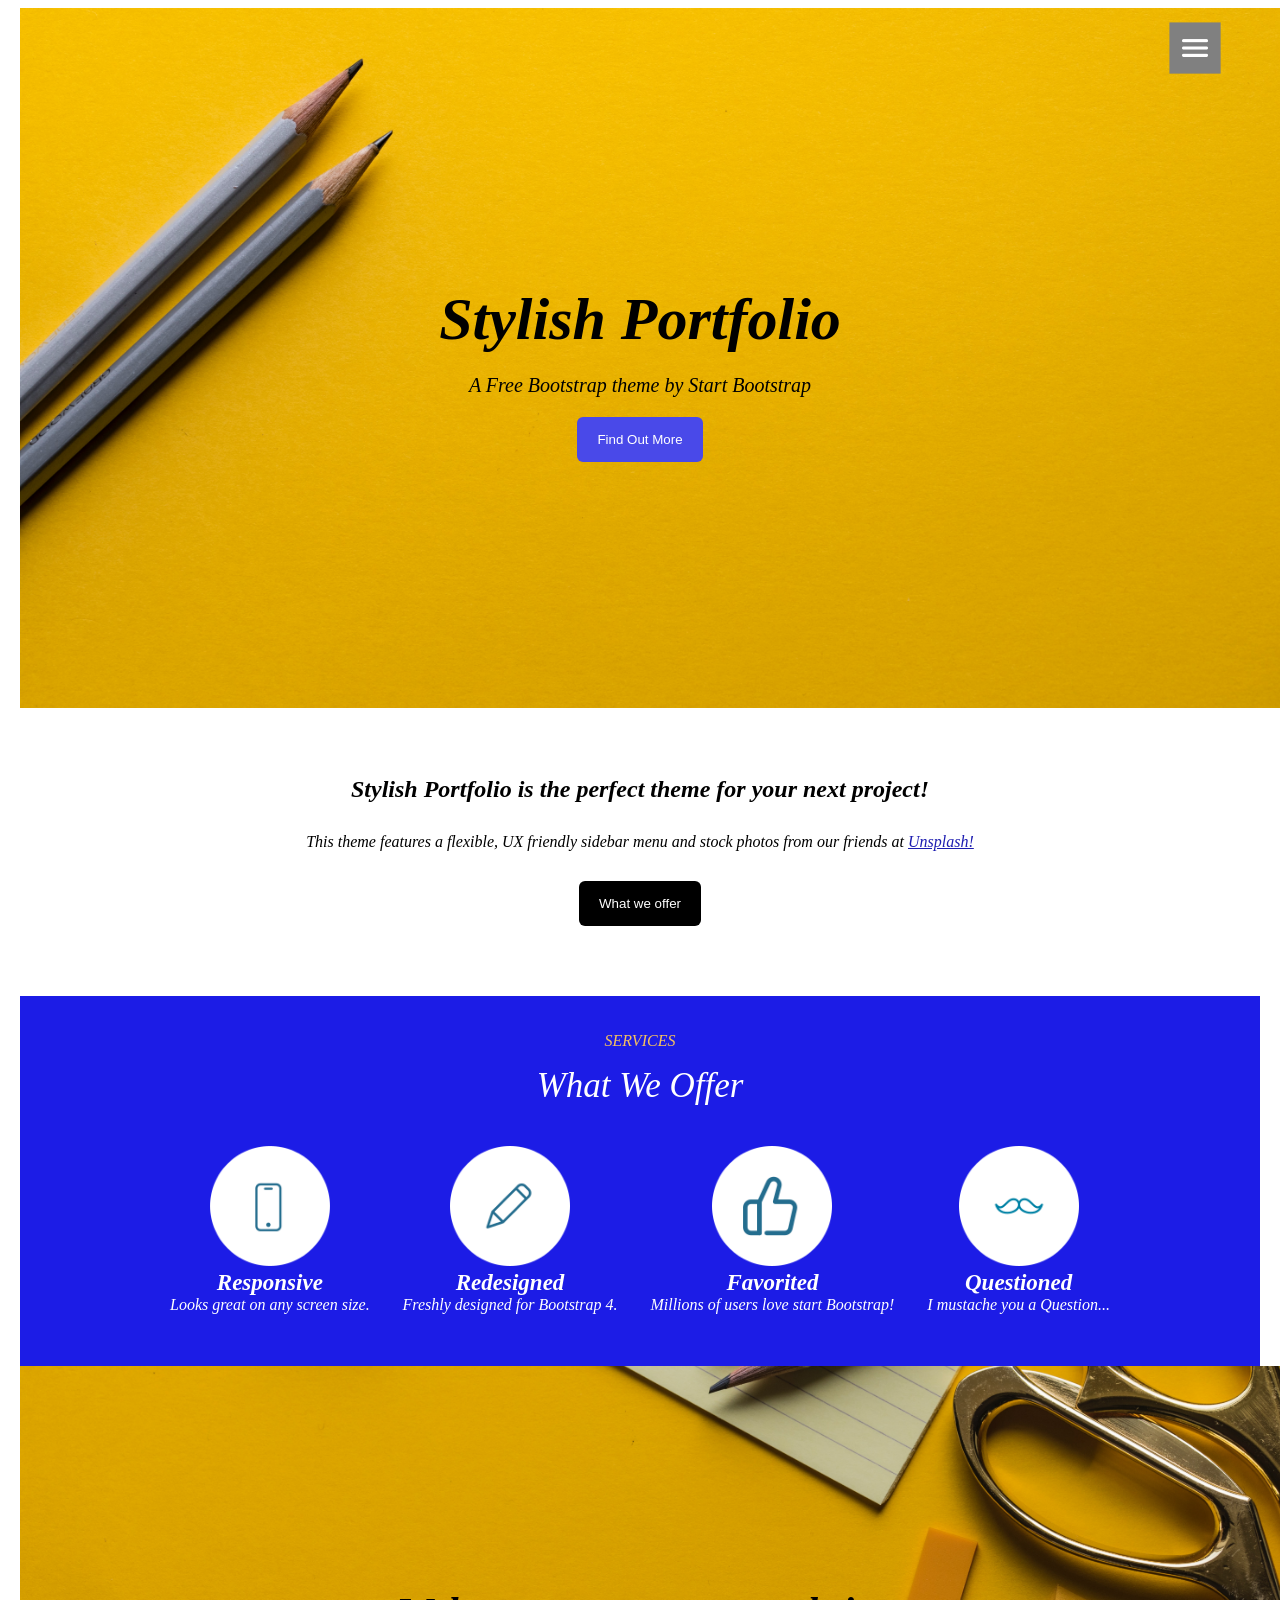
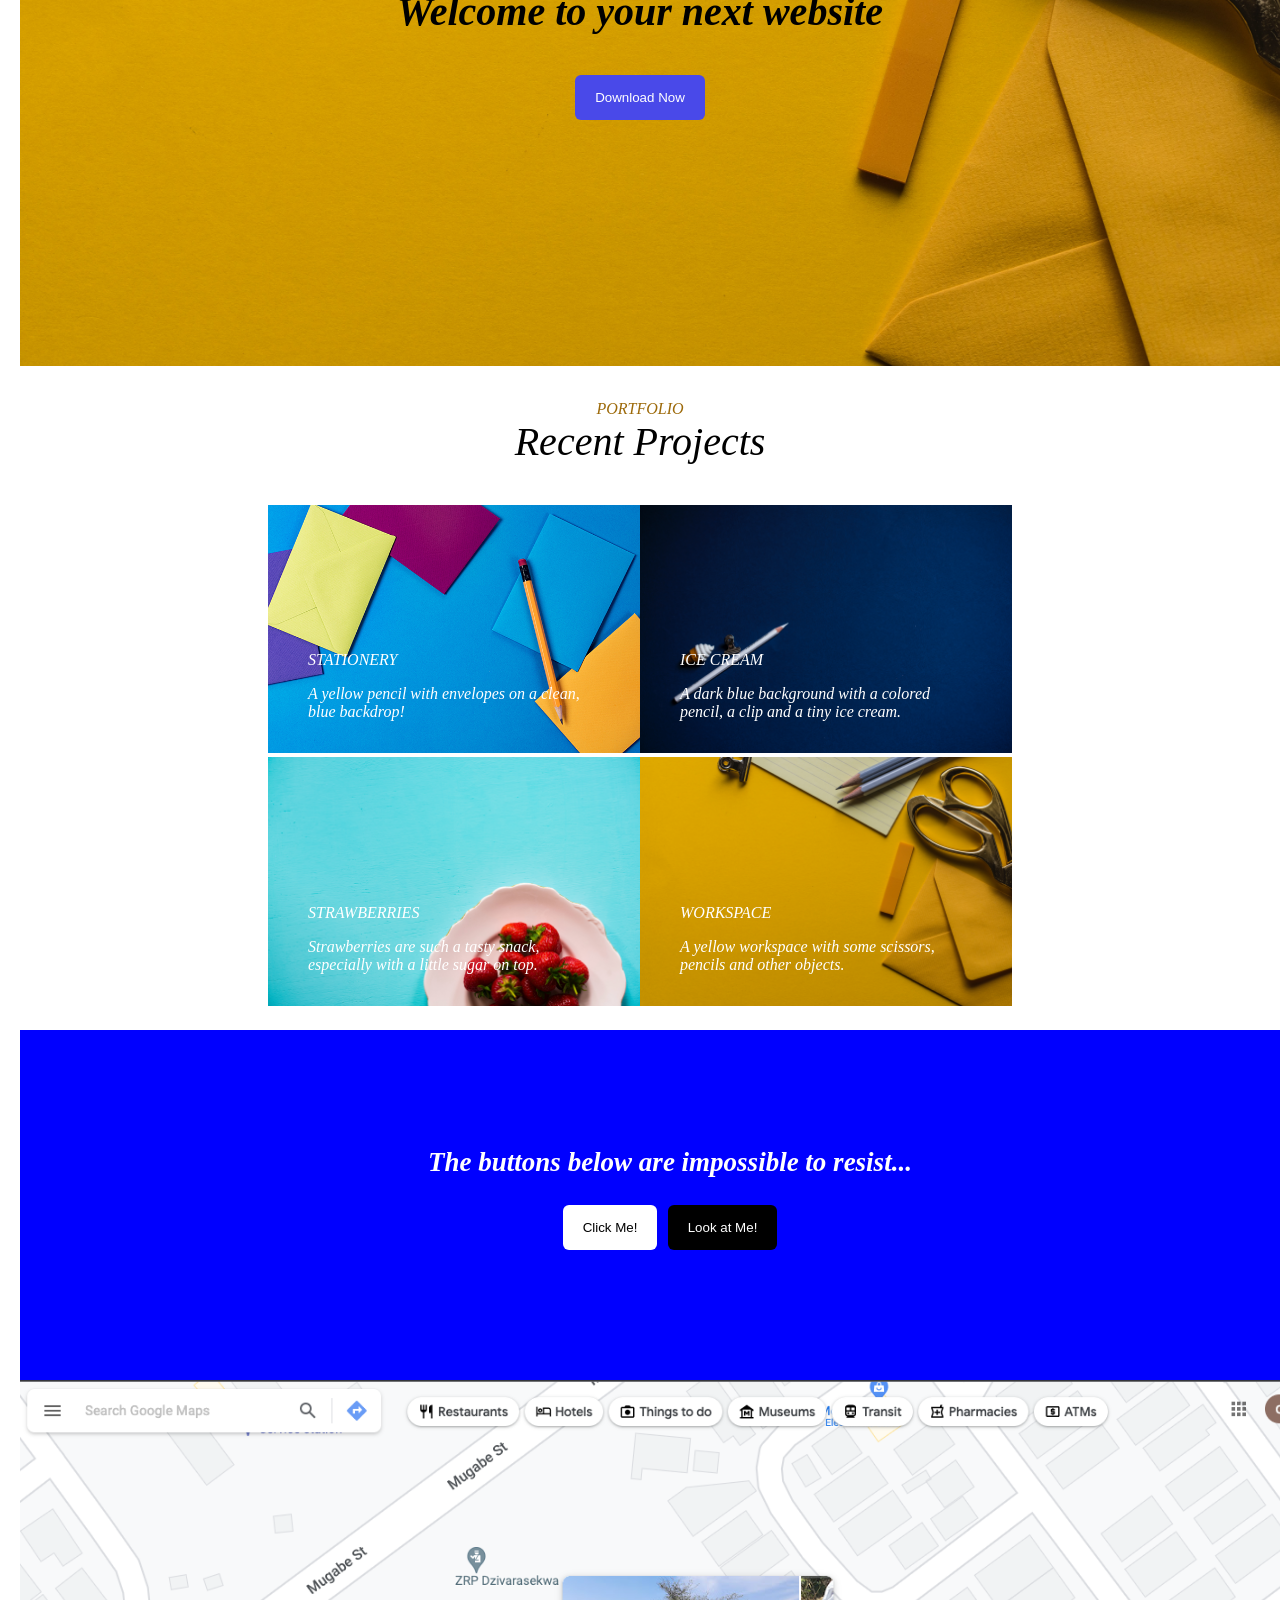
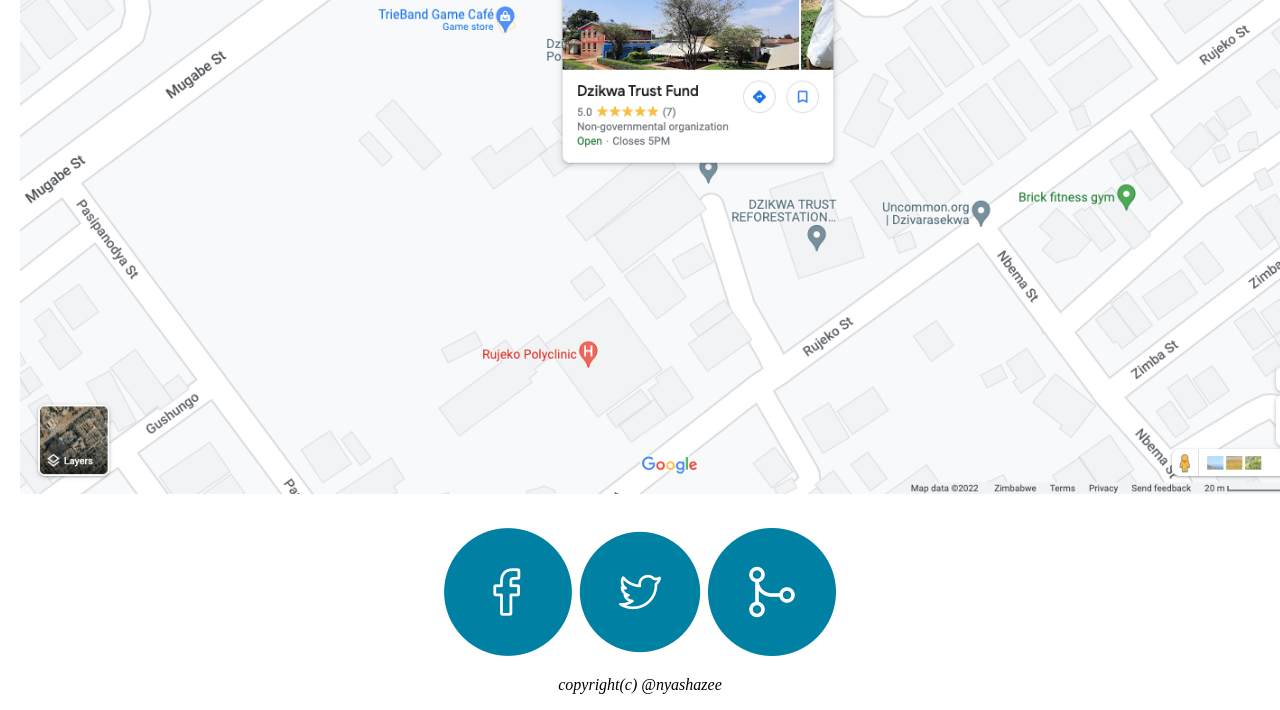
==== portfolio.html @ 8e80c13e "Bootstrap" ====
<!DOCTYPE html>
<html lang="en">
<head>
    <meta charset="UTF-8">
    <meta name="viewport" content="width=device-width, initial-scale=1.0">
    <title>Portfolio - Nyasha Zimbudzana</title>
    <link rel="stylesheet" href="styles/first-section.css">
    <link rel="stylesheet" href="styles/second-section.css">
    <link rel="stylesheet" href="styles/third-section.css">
    <link rel="stylesheet" href="styles/fourth-section.css">
    <link rel="stylesheet" href="styles/fifth-section.css">
    <link rel="stylesheet" href="styles/sixth-section.css">
    <link rel="stylesheet" href="styles/seventh-section.css">
    <link rel="stylesheet" href="styles/footer.css">
</head>
<body>
    <div class="first-section">
        <img class="image1" src="images/image1.jpg">
        <div class="position">
            <div class="display">
                <h1 class="heading1">Stylish Portfolio</h1> 
                <p class="paragraph1">A Free Bootstrap theme by Start Bootstrap</p>
                <button class="button1">Find Out More</button>
            </div>
        </div>
        <div class="menu">
            <img class="menu-icon" src="icons/menu.png">
        </div>
    </div>

    <div class="second-section">
        <p class="paragraph2">Stylish Portfolio is the perfect theme for your next project!</p>
        <p class="paragraph3">This theme features a flexible, UX friendly sidebar menu and stock photos from our friends at <em class="first-em">Unsplash!</em></p>
        <button class="button2">What we offer</button>
    </div>
    
    <div class="third-section-div">
        <div class="third-section">
        <div class="position2">
            <div class="display2">
                <p class="title">SERVICES</p>
                <p class="sec-title">What We Offer</p>
            </div>
        </div>
        <div class="position3">
            <div class="display3">
                <div class="my-div">
                    <img class="icon" src="icons/iphone.png">
                    <p class="titles">Responsive</p>
                    <p class="last-line">Looks great on any screen size.</p>
                </div>
                <div class="my-div">
                    <img class="icon" src="icons/pen.png">
                    <p class="titles">Redesigned</p>
                    <p class="last-line">Freshly designed for Bootstrap 4.</p>
                </div>
                <div class="my-div">
                    <img class="icon" src="icons/like.png">
                    <p class="titles">Favorited</p>
                    <p class="last-line">Millions of users love start Bootstrap!</p>
                </div>
                <div class="my-div">
                    <img class="icon" src="icons/mustache.png">
                    <p class="titles">Questioned</p>
                    <p class="last-line">I mustache you a Question...</p>
                </div>  
            </div>
        </div>
    </div>
    </div>

    <div class="fourth-section">
        <img class="image2" src="images/envelope.jpg">
        <div class="position-fourth">
            <div class="paragraph-div">
                <p class="target">Welcome to your next website</p>
            </div>
            <button class="download-button">Download Now</button>
        </div>
    </div>

    <div class="fifth-section">
        <div>
            <p class="portfolio-p">PORTFOLIO</p>
            <P class="projects-p">Recent Projects</P>
        </div>
        <div class="project-div">
            <div class="project">
                <img class="project-image" src="images/many-envs.jpg">
                <div class="project-info">
                    <p>STATIONERY</p>
                    <p>A yellow pencil with envelopes on a clean, blue backdrop!</p>
                </div>
            </div>
            <div class="project">
                <img class="project-image" src="images/little-ice.jpg">
                <div class="project-info">
                    <p>ICE CREAM</p>
                    <p>A dark blue background with a colored pencil, a clip and a tiny ice cream.</p>
                </div>
            </div>
            <div class="project">
                <img class="project-image" src="images/strawberries.jpg">
                <div class="project-info">
                    <p>STRAWBERRIES</p>
                    <p>Strawberries are such a tasty snack, especially with a little sugar on top.</p>
                </div>
            </div>
            <div class="project">
                <img class="project-image" src="images/envelope.jpg">
                <div class="project-info">
                    <p>WORKSPACE</p>
                    <p>A yellow workspace with some scissors, pencils and other objects.</p>
                </div>
            </div>
        </div>
    </div>

    <div class="sixth-section">
        <div class="buttons-position">
            <p class="buttons-title">The buttons below are impossible to resist...</p>
            <div class="buttons-display">
                <button class="click-button">Click Me!</button>
                <button class="look-button">Look at Me!</button>
            </div>
        </div>
    </div>

    <div class="seventh-section">
        <img class="last-image" src="images/dzikwa-map.png">
    </div>

    <div class="footer">
            <img src="icons/facebook (2).png">
            <img src="icons/twitter (2).png">
            <img src="icons/merge.png">
            <p>copyright(c) @nyashazee</p>
    </div>
</body>
</html>
---- styles/first-section.css ----
.image1 {
    width: 1300px;
    height: 700px;
    object-fit: cover;
}

body {
    font-style: italic;
    text-align: center;
    margin-left: 20px;
    margin-right: 20px;
}

.first-section {
    position: relative;
}

.position {
    position: absolute;
    bottom: 250px;
    width: 100%;
}

.display {
    display: flex;
    flex-direction: column;
    align-items: center;
}

.heading1 {
    font-size: 60px;
    margin: 0;
}

.paragraph1 {
    font-size: 20px;
}

.button1 {
    background-color: rgb(73, 73, 233);
    color: white;
    padding: 15px 20px;
    border: none;
    border-radius: 6px;
    transition: all 0.5s;
}

.menu {
    position: absolute;
    top: 5px;
    right: 30px;
}

.menu-icon {
    width: 70px;
}

.button1:hover {
    transform: scale(1.2);
}
---- styles/second-section.css ----
.second-section {
    display: flex;
    flex-direction: column;
    align-items: center;
    margin-top: 40px;
    margin-bottom: 70px;
}

.paragraph2 {
    font-size: 24px;
    font-weight: bold;
    margin-bottom: 0;
}

.paragraph3 {
    margin-top: 30px;
    margin-bottom: 30px;
}

.button2 {
    background-color: black;
    color: white;
    padding-left: 20px;
    padding-right: 20px;
    padding-top: 15px;
    padding-bottom: 15px;
    border: none;
    border-radius: 6px;
    transition: all 0.5s;
}

.button2:hover {
    transform: scale(1.2);
}

.first-em {
    text-decoration: underline;
    color: rgb(29, 29, 177);
}
---- styles/third-section.css ----
.third-section {
    background-color: rgb(28, 28, 230);
    color: white;
    height: 370px;
    width: 1300px;
    position: relative;
}

.third-section-div {
    display: flex;
    flex: 1;
}

.position2 {
    position: absolute;
    top: 20px;
    width: 100%;
}

.display2 {
    display: flex;
    flex-direction: column;
    align-items: center;  
}

.title {
    color: rgb(245, 193, 96);
}

.sec-title {
    font-size: 35px;
    margin: 0;
}

.position3 {
    position: absolute;
    width: 100%;
}

.display3 {
    display: flex;
    flex-direction: row;
    justify-content: space-between;
    padding-left: 150px;
    padding-right: 150px;
    padding-top: 150px;
}

.icon {
    width: 120px;
}

.titles {
    font-size: 23px;
    font-weight: bold;
    margin-top: 0;
    margin-bottom: 0;
}

.last-line {
    margin-top: 0;
    margin-bottom: 70px;
}
---- styles/fourth-section.css ----
.fourth-section {
    position: relative;
}

.image2 {
    width: 1300px;
    height: 600px;
    object-fit: cover;
}

.position-fourth {
    position: absolute;
    bottom: 250px;
    width: 100%;
}

.paragraph-div {
    font-size: 40px;
    font-weight: bold;
}

.download-button {
    background-color: rgb(73, 73, 233);
    color: white;
    padding-left: 20px;
    padding-right: 20px;
    padding-top: 15px;
    padding-bottom: 15px;
    border: none;
    border-radius: 6px;
    transition: all 0.5s;
}

.download-button:hover {
    transform: scale(1.2);
}
---- styles/fifth-section.css ----
.fifth-section {
    margin-top: 30px;
    display: flex;
    flex-direction: column;
    align-items: center;
}

.portfolio-p {
    color: rgb(156, 105, 9);
    margin: 0;
}

.projects-p {
    font-size: 40px;
    margin: 0;
}

.project-div {
    width: 60%;
    color: white;
    display: grid;
    grid-template-columns: 1fr 1fr;
    margin-top: 40px;
}

.project {
    position: relative;
}

.project-image {
    width: 100%;
}

.project-info {
    position: absolute;
    left: 40px;
    right: 40px;
    bottom: 20px;
    text-align: start;
    font-size: 16px;
}
---- styles/sixth-section.css ----
.sixth-section {
    background-color: blue;
    width: 1300px;
    height: 350px;
    margin-top: 20px;
    position: relative;
}

.buttons-position {
    position: absolute;
    width: 100%;
    top: 90px;
}

.buttons-title {
    color: white;
    font-size: 27px;
    font-weight: bold;
}

.buttons-display {
    font-size: 13px;
    display: inline-block;
}

.click-button {
    background-color: white;
    color: black;
    padding-left: 20px;
    padding-right: 20px;
    padding-top: 15px;
    padding-bottom: 15px;
    border: none;
    border-radius: 6px;
    margin-right: 7px;
    transition: all 0.5s;
}

.click-button:hover {
    transform: scale(1.2);
}

.look-button {
    background-color: black;
    color: white;
    padding-left: 20px;
    padding-right: 20px;
    padding-top: 15px;
    padding-bottom: 15px;
    border: none;
    border-radius: 6px;
    transition: all 0.5s;
}

.look-button:hover {
    transform: scale(1.2);
}
---- styles/seventh-section.css ----
.last-image {
    width: 1300px;
}
---- styles/footer.css ----
.footer {
    margin-top: 30px;
}
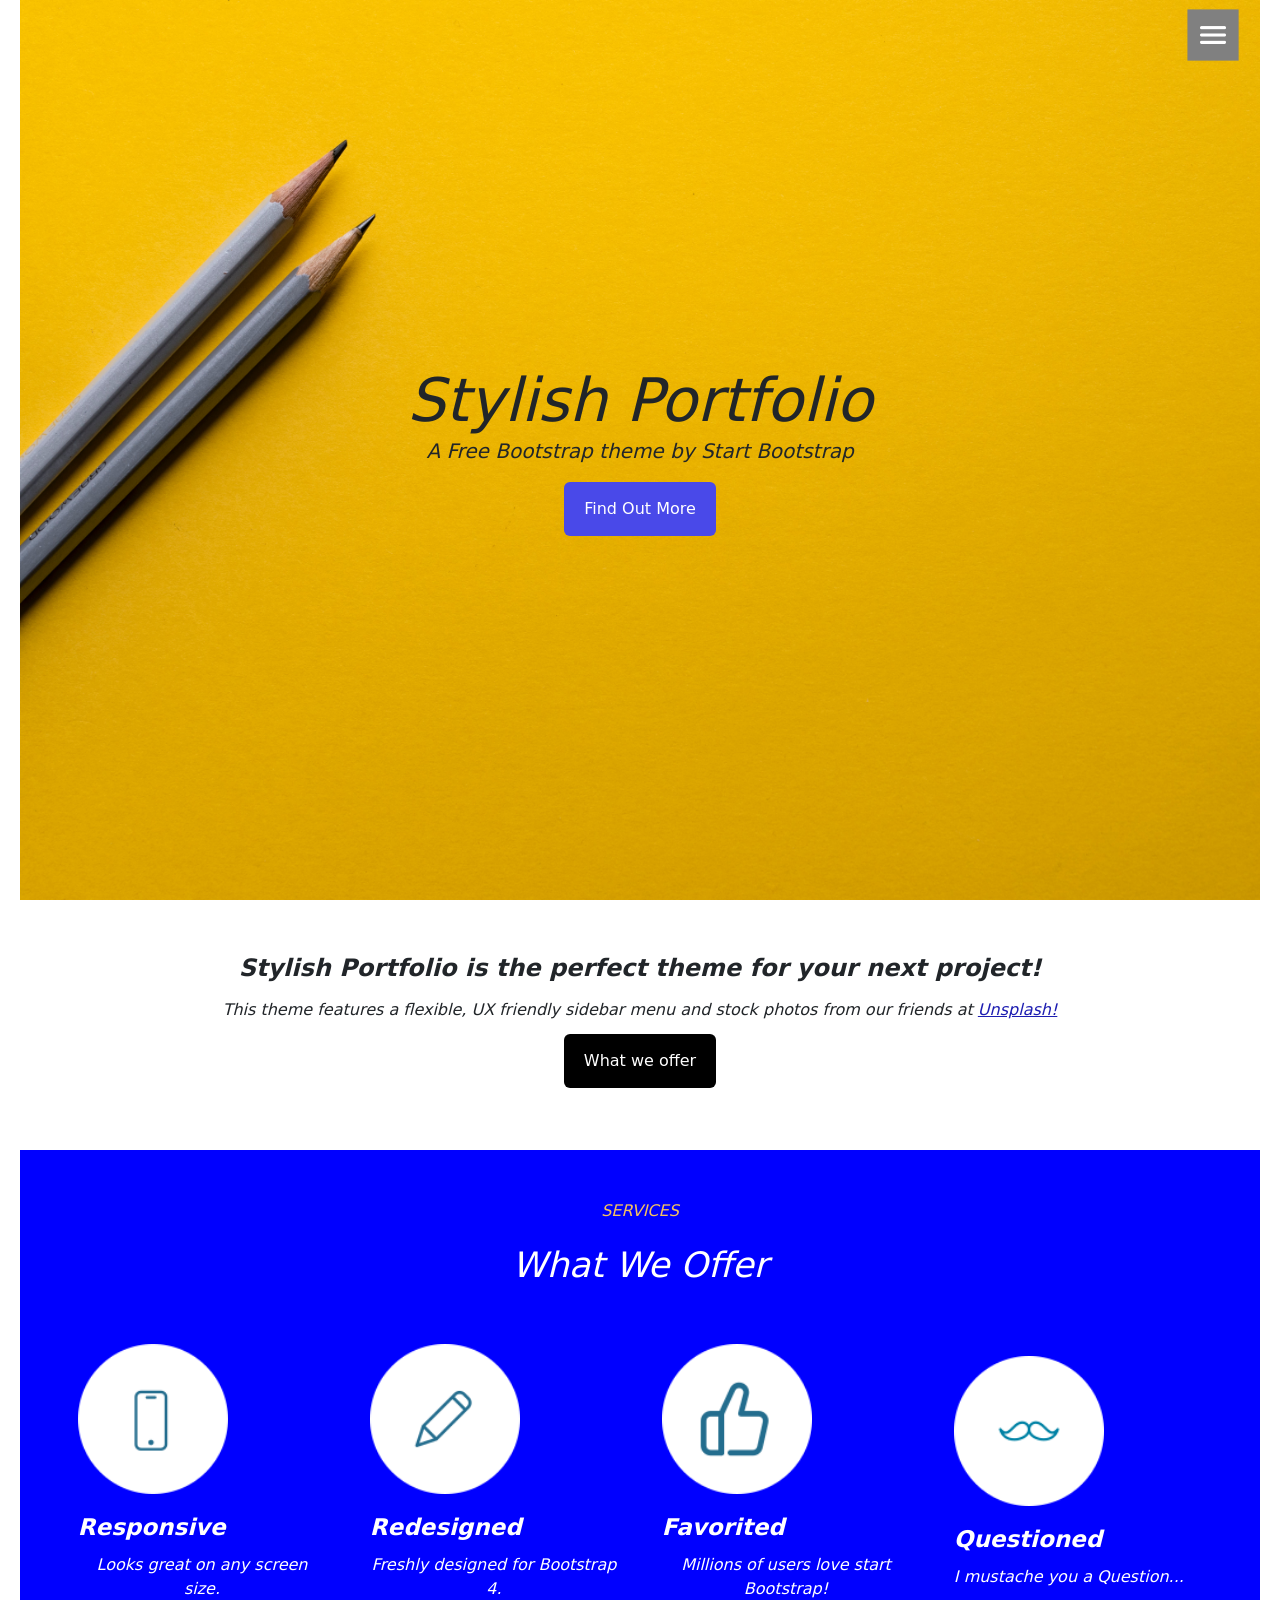
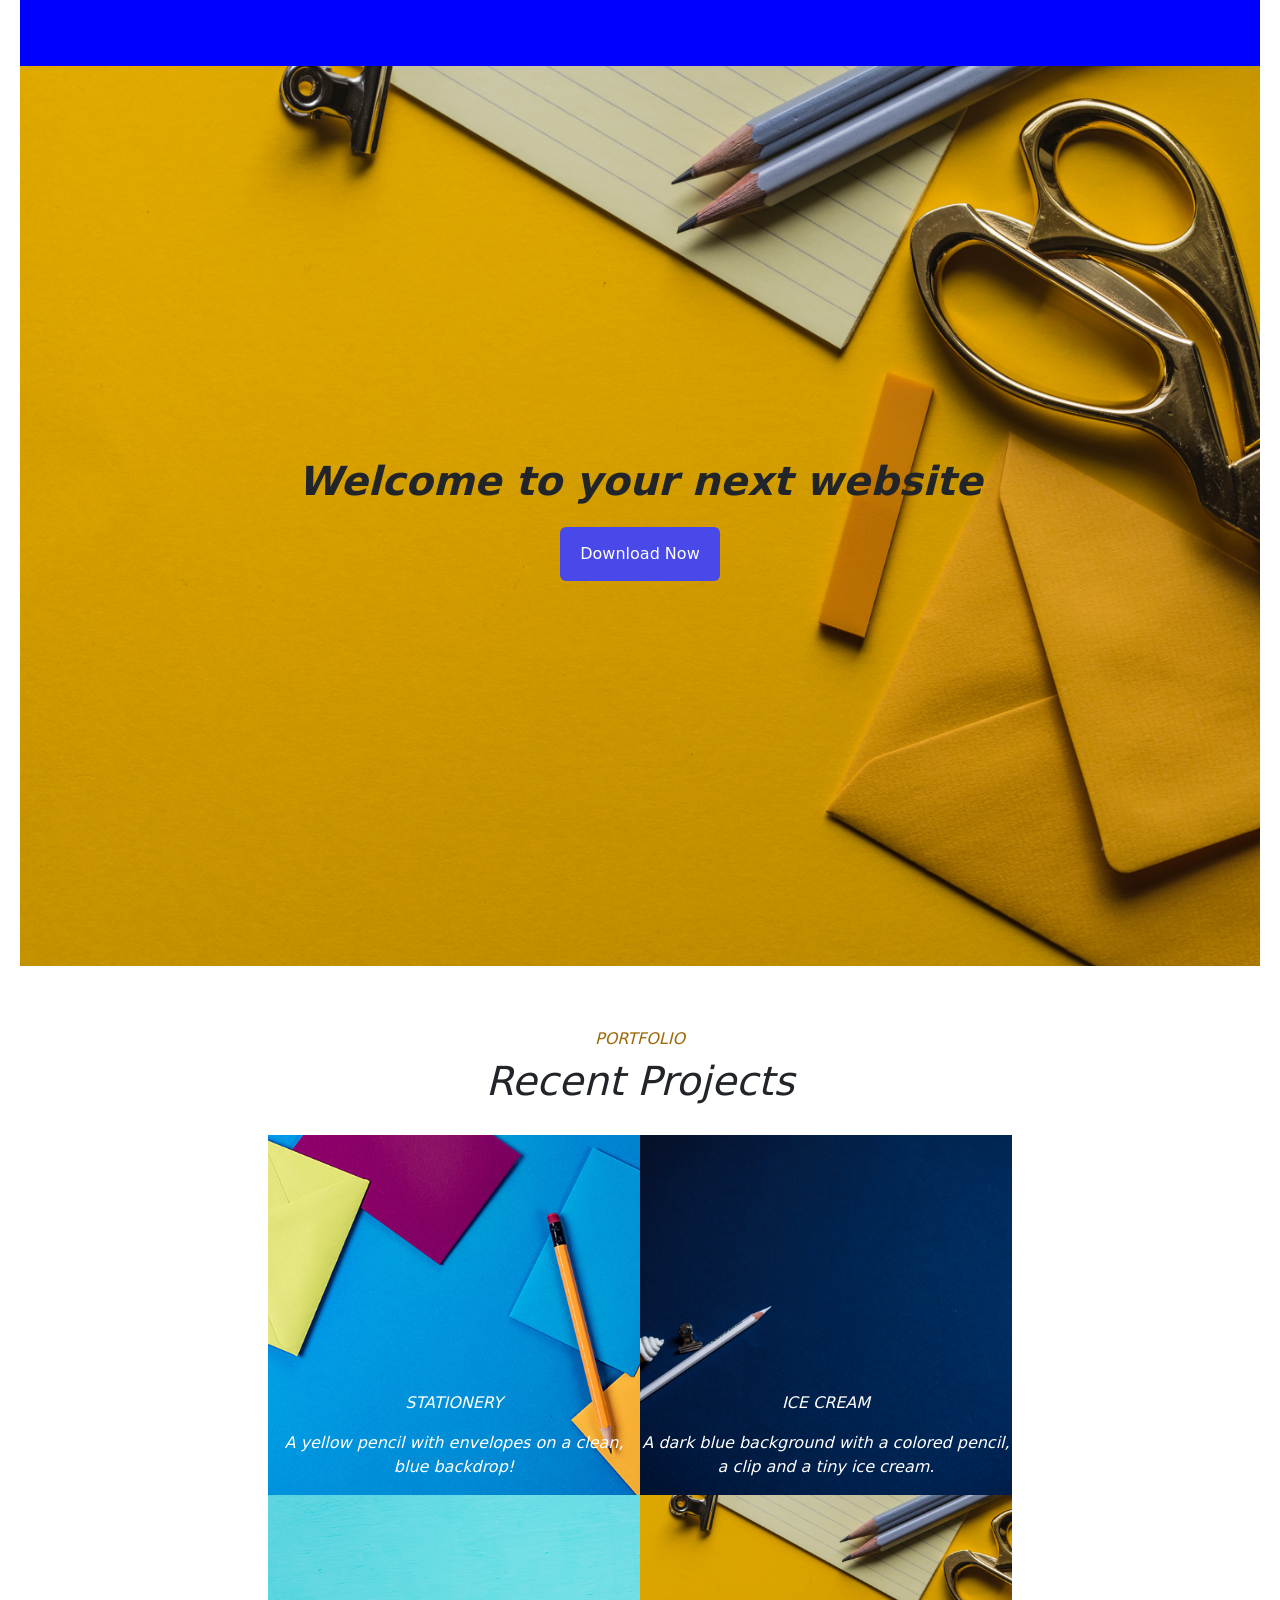
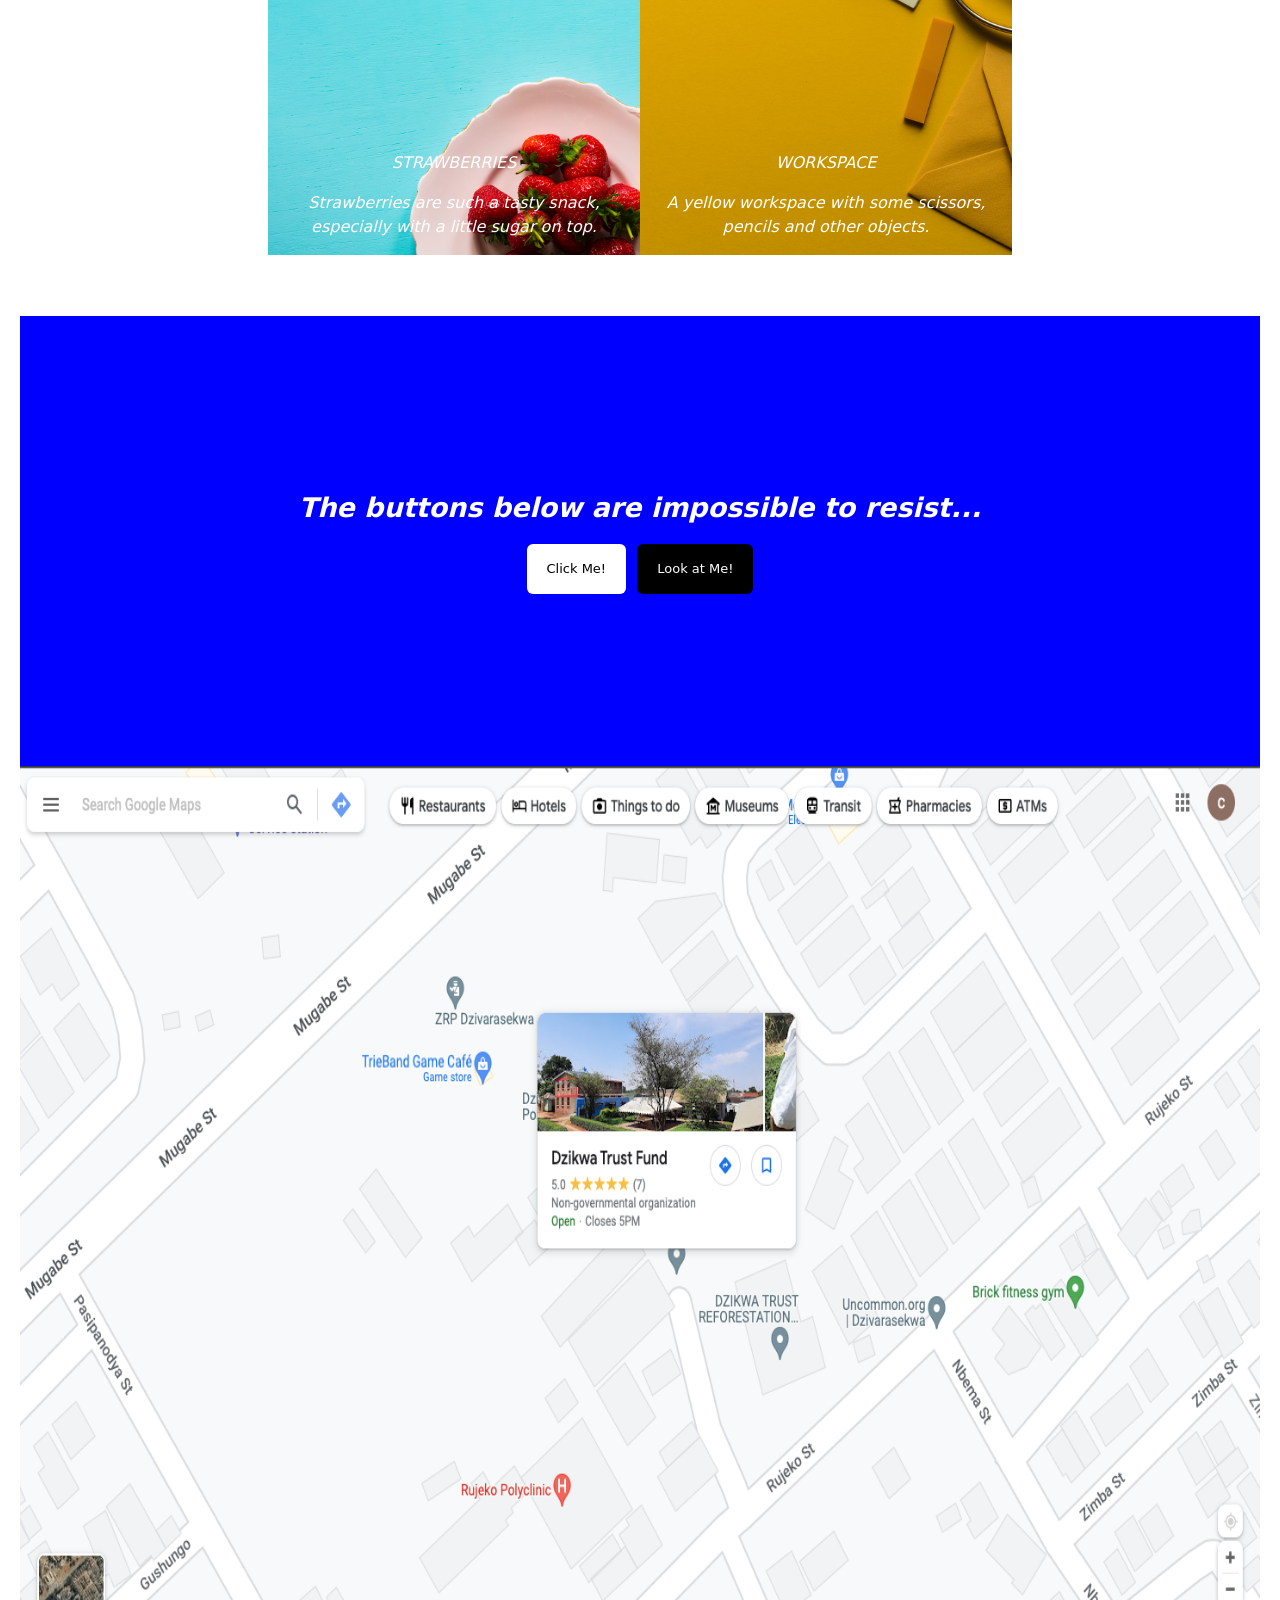
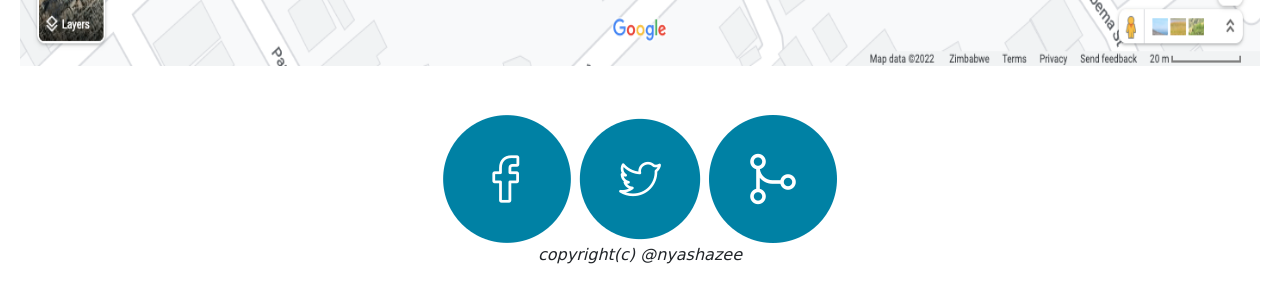
==== commit 7fbab7b1: "Initial commit with portfolio HTML and assets" ====
--- a/portfolio.html
+++ b/portfolio.html
@@ -4,6 +4,7 @@
     <meta charset="UTF-8">
     <meta name="viewport" content="width=device-width, initial-scale=1.0">
     <title>Portfolio - Nyasha Zimbudzana</title>
+    <link rel="stylesheet" href="bootstrap-5.3.6-dist/css/bootstrap.min.css">
     <link rel="stylesheet" href="styles/first-section.css">
     <link rel="stylesheet" href="styles/second-section.css">
     <link rel="stylesheet" href="styles/third-section.css">
@@ -12,20 +13,21 @@
     <link rel="stylesheet" href="styles/sixth-section.css">
     <link rel="stylesheet" href="styles/seventh-section.css">
     <link rel="stylesheet" href="styles/footer.css">
+    <link rel="stylesheet" href="styles/styles.css">
 </head>
 <body>
     <div class="first-section">
-        <img class="image1" src="images/image1.jpg">
         <div class="position">
-            <div class="display">
-                <h1 class="heading1">Stylish Portfolio</h1> 
-                <p class="paragraph1">A Free Bootstrap theme by Start Bootstrap</p>
-                <button class="button1">Find Out More</button>
-            </div>
+            <img class="myimage" src="images/image1.jpg">
+        </div>
+        <div class="display">
+            <h1 class="heading1">Stylish Portfolio</h1> 
+            <p class="paragraph1">A Free Bootstrap theme by Start Bootstrap</p>
+            <button class="button1">Find Out More</button>
         </div>
         <div class="menu">
-            <img class="menu-icon" src="icons/menu.png">
-        </div>
+                <img class="menu-icon" src="icons/menu.png">
+            </div>
     </div>
 
     <div class="second-section">
@@ -33,42 +35,36 @@
         <p class="paragraph3">This theme features a flexible, UX friendly sidebar menu and stock photos from our friends at <em class="first-em">Unsplash!</em></p>
         <button class="button2">What we offer</button>
     </div>
-    
-    <div class="third-section-div">
-        <div class="third-section">
-        <div class="position2">
-            <div class="display2">
-                <p class="title">SERVICES</p>
-                <p class="sec-title">What We Offer</p>
+
+    <div class="third-section">
+        <div class="third-section-div">
+            <p class="title">SERVICES</p>
+            <p class="sec-title">What We Offer</p>
+        </div>
+        <div class="third-section-div2">
+            <div class="my-div">
+                <img class="icon" src="icons/iphone.png">
+                <p class="titles">Responsive</p>
+                <p class="last-line">Looks great on any screen size.</p>
             </div>
-        </div>
-        <div class="position3">
-            <div class="display3">
-                <div class="my-div">
-                    <img class="icon" src="icons/iphone.png">
-                    <p class="titles">Responsive</p>
-                    <p class="last-line">Looks great on any screen size.</p>
-                </div>
-                <div class="my-div">
-                    <img class="icon" src="icons/pen.png">
-                    <p class="titles">Redesigned</p>
-                    <p class="last-line">Freshly designed for Bootstrap 4.</p>
-                </div>
-                <div class="my-div">
-                    <img class="icon" src="icons/like.png">
-                    <p class="titles">Favorited</p>
-                    <p class="last-line">Millions of users love start Bootstrap!</p>
-                </div>
-                <div class="my-div">
-                    <img class="icon" src="icons/mustache.png">
-                    <p class="titles">Questioned</p>
-                    <p class="last-line">I mustache you a Question...</p>
-                </div>  
+            <div class="my-div">
+                <img class="icon" src="icons/pen.png">
+                <p class="titles">Redesigned</p>
+                <p class="last-line">Freshly designed for Bootstrap 4.</p>
+            </div>
+            <div class="my-div">
+                <img class="icon" src="icons/like.png">
+                <p class="titles">Favorited</p>
+                <p class="last-line">Millions of users love start Bootstrap!</p>
+            </div>
+            <div class="my-div">
+                <img class="icon" src="icons/mustache.png">
+                <p class="titles">Questioned</p>
+                <p class="last-line">I mustache you a Question...</p>
             </div>
         </div>
     </div>
-    </div>
-
+    
     <div class="fourth-section">
         <img class="image2" src="images/envelope.jpg">
         <div class="position-fourth">
@@ -85,29 +81,25 @@
             <P class="projects-p">Recent Projects</P>
         </div>
         <div class="project-div">
-            <div class="project">
-                <img class="project-image" src="images/many-envs.jpg">
+            <div class="project1">
                 <div class="project-info">
                     <p>STATIONERY</p>
                     <p>A yellow pencil with envelopes on a clean, blue backdrop!</p>
                 </div>
             </div>
-            <div class="project">
-                <img class="project-image" src="images/little-ice.jpg">
+            <div class="project2">
                 <div class="project-info">
                     <p>ICE CREAM</p>
                     <p>A dark blue background with a colored pencil, a clip and a tiny ice cream.</p>
                 </div>
             </div>
-            <div class="project">
-                <img class="project-image" src="images/strawberries.jpg">
+            <div class="project3">
                 <div class="project-info">
                     <p>STRAWBERRIES</p>
                     <p>Strawberries are such a tasty snack, especially with a little sugar on top.</p>
                 </div>
             </div>
-            <div class="project">
-                <img class="project-image" src="images/envelope.jpg">
+            <div class="project4">
                 <div class="project-info">
                     <p>WORKSPACE</p>
                     <p>A yellow workspace with some scissors, pencils and other objects.</p>
@@ -126,7 +118,7 @@
         </div>
     </div>
 
-    <div class="seventh-section">
+    <div>
         <img class="last-image" src="images/dzikwa-map.png">
     </div>
 
@@ -137,4 +129,4 @@
             <p>copyright(c) @nyashazee</p>
     </div>
 </body>
-</html>+</html>
--- a/styles/first-section.css
+++ b/styles/first-section.css
@@ -1,30 +1,20 @@
-.image1 {
-    width: 1300px;
-    height: 700px;
-    object-fit: cover;
-}
-
-body {
-    font-style: italic;
-    text-align: center;
-    margin-left: 20px;
-    margin-right: 20px;
-}
-
 .first-section {
-    position: relative;
+    height: 100vh; 
+    width: 100%;
+    display: flex;
+    justify-content: center;
+    align-items: center;
 }
 
 .position {
-    position: absolute;
-    bottom: 250px;
+    position: relative;
     width: 100%;
+    height: 100vh;
 }
 
-.display {
-    display: flex;
-    flex-direction: column;
-    align-items: center;
+.myimage {
+    width: 100%;
+    height: 100vh;
 }
 
 .heading1 {
@@ -45,16 +35,30 @@
     transition: all 0.5s;
 }
 
-.menu {
-    position: absolute;
-    top: 5px;
-    right: 30px;
-}
-
 .menu-icon {
     width: 70px;
 }
 
 .button1:hover {
     transform: scale(1.2);
-}+}
+
+.display {
+    position: absolute;
+    display: flex;
+    flex-direction: column;
+    justify-content: center;
+    align-items: center;
+    width: 100%;
+    height: 100vh;
+}
+
+
+.menu {
+    position: absolute;
+    height: 100vh;
+    width: 95%;
+    display: flex;
+    justify-content: end;
+    align-items: start;
+}
--- a/styles/second-section.css
+++ b/styles/second-section.css
@@ -1,9 +1,10 @@
 .second-section {
     display: flex;
     flex-direction: column;
+    justify-content: center;
     align-items: center;
-    margin-top: 40px;
-    margin-bottom: 70px;
+    margin-top: 4%;
+    margin-bottom: 5%;
 }
 
 .paragraph2 {
@@ -13,17 +14,14 @@
 }
 
 .paragraph3 {
-    margin-top: 30px;
-    margin-bottom: 30px;
+    margin-top: 1%;
+    margin-bottom: 1%;
 }
 
 .button2 {
     background-color: black;
     color: white;
-    padding-left: 20px;
-    padding-right: 20px;
-    padding-top: 15px;
-    padding-bottom: 15px;
+    padding: 15px 20px;
     border: none;
     border-radius: 6px;
     transition: all 0.5s;
--- a/styles/third-section.css
+++ b/styles/third-section.css
@@ -1,30 +1,31 @@
 .third-section {
-    background-color: rgb(28, 28, 230);
+    width: 100%;
+    background-color: blue;
     color: white;
-    height: 370px;
-    width: 1300px;
-    position: relative;
+    display: flex;
+    flex-direction: column;
+    justify-content: center;
+    align-items: center;
+    padding: 2% 1rem; 
+    box-sizing: border-box;
 }
 
 .third-section-div {
     display: flex;
-    flex: 1;
-}
-
-.position2 {
-    position: absolute;
-    top: 20px;
+    justify-content: center;
+    align-items: center;
+    flex-direction: column;
+    margin-top: 2%;
+    margin-bottom: 3%;
     width: 100%;
-}
-
-.display2 {
-    display: flex;
-    flex-direction: column;
-    align-items: center;  
+    max-width: 1200px; 
+    padding: 0 1rem;
+    box-sizing: border-box;
 }
 
 .title {
     color: rgb(245, 193, 96);
+    text-align: center;
 }
 
 .sec-title {
@@ -32,32 +33,85 @@
     margin: 0;
 }
 
-.position3 {
-    position: absolute;
+.third-section-div2 {
+    display: flex;
+    justify-content: space-evenly;
+    align-items: center;
+    flex-wrap: wrap; 
     width: 100%;
+    max-width: 1200px;
+    padding: 0 1rem;
+    box-sizing: border-box;
 }
 
-.display3 {
+.my-div {
+    margin: 0 0.5%;
+    align-items: start;
+    flex: 1 1 250px; 
+    min-width: 220px; 
+    box-sizing: border-box;
+    padding: 1rem;
     display: flex;
-    flex-direction: row;
-    justify-content: space-between;
-    padding-left: 150px;
-    padding-right: 150px;
-    padding-top: 150px;
+    flex-direction: column;
+    text-align: left;
 }
 
 .icon {
-    width: 120px;
+    width: 150px;
+    max-width: 100%;
+    height: auto;
+    margin-bottom: 1rem;
 }
 
 .titles {
     font-size: 23px;
     font-weight: bold;
     margin-top: 0;
-    margin-bottom: 0;
+    margin-bottom: 0.5rem;
 }
 
 .last-line {
     margin-top: 0;
-    margin-bottom: 70px;
-}+    margin-bottom: 10%;
+    text-align: center;
+}
+
+@media (max-width: 768px) {
+    .sec-title {
+        font-size: 28px;
+    }
+    .titles {
+        font-size: 20px;
+    }
+    .third-section-div2 {
+        justify-content: center;
+    }
+    .my-div {
+        margin: 1rem 0;
+        min-width: auto;
+        text-align: center;
+        align-items: center;
+    }
+    .icon {
+        width: 120px;
+        margin-bottom: 0.75rem;
+    }
+}
+
+@media (max-width: 480px) {
+    .sec-title {
+        font-size: 24px;
+    }
+    .titles {
+        font-size: 18px;
+    }
+    .third-section {
+        padding: 2% 0.5rem;
+    }
+    .my-div {
+        padding: 0.5rem;
+    }
+    .icon {
+        width: 100px;
+    }
+}
--- a/styles/fourth-section.css
+++ b/styles/fourth-section.css
@@ -1,17 +1,17 @@
 .fourth-section {
     position: relative;
+    display: flex;
+    justify-content: center;
+    align-items: center;
 }
 
 .image2 {
-    width: 1300px;
-    height: 600px;
-    object-fit: cover;
+    width: 100%;
+    height: 100vh;
 }
 
 .position-fourth {
     position: absolute;
-    bottom: 250px;
-    width: 100%;
 }
 
 .paragraph-div {
@@ -34,4 +34,3 @@
 .download-button:hover {
     transform: scale(1.2);
 }
-
--- a/styles/fifth-section.css
+++ b/styles/fifth-section.css
@@ -1,7 +1,10 @@
 .fifth-section {
-    margin-top: 30px;
+    width: 100%;
+    height: 100vh;
+    margin-top: 2%;
     display: flex;
     flex-direction: column;
+    justify-content: center;
     align-items: center;
 }
 
@@ -17,25 +20,51 @@
 
 .project-div {
     width: 60%;
+    height: 80vh;
     color: white;
     display: grid;
     grid-template-columns: 1fr 1fr;
-    margin-top: 40px;
+    margin-top: 2%;
 }
 
-.project {
-    position: relative;
+.project1 {
+    background-image: url(../images/many-envs.jpg);
+    background-size: cover;
+    background-position: center;
+    display: flex;
+    align-items: end;
+    justify-content: start;
 }
 
-.project-image {
-    width: 100%;
+.project2 {
+    background-image: url(../images/little-ice.jpg);
+    background-size: cover;
+    background-position: center;
+    display: flex;
+    align-items: end;
+    justify-content: start;
+}
+
+.project3 {
+    background-image: url(../images/strawberries.jpg);
+    background-size: cover;
+    background-position: center;
+    display: flex;
+    align-items: end;
+    justify-content: start;
+}
+
+.project4 {
+    background-image: url(../images/envelope.jpg);
+    background-size: cover;
+    background-position: center;
+    display: flex;
+    align-items: end;
+    justify-content: start;
 }
 
 .project-info {
-    position: absolute;
-    left: 40px;
-    right: 40px;
-    bottom: 20px;
-    text-align: start;
-    font-size: 16px;
-}+    display: flex;
+    flex-direction: column;
+    color: white;
+}
--- a/styles/sixth-section.css
+++ b/styles/sixth-section.css
@@ -1,15 +1,19 @@
 .sixth-section {
     background-color: blue;
-    width: 1300px;
-    height: 350px;
-    margin-top: 20px;
-    position: relative;
+    width: 100%;
+    height: 50vh;
+    margin-top: 2%;
+    display: flex;
+    justify-content: center;
+    align-items: center;
 }
 
 .buttons-position {
-    position: absolute;
     width: 100%;
-    top: 90px;
+    display: flex;
+    flex-direction: column;
+    justify-content: center;
+    align-items: center;
 }
 
 .buttons-title {
@@ -26,6 +30,7 @@
 .click-button {
     background-color: white;
     color: black;
+    padding: 15px 20px;
     padding-left: 20px;
     padding-right: 20px;
     padding-top: 15px;
--- a/styles/seventh-section.css
+++ b/styles/seventh-section.css
@@ -1,3 +1,4 @@
 .last-image {
-    width: 1300px;
+    width: 100%;
+    height: 100vh;
 }
--- a/styles/footer.css
+++ b/styles/footer.css
@@ -1,3 +1,3 @@
 .footer {
-    margin-top: 30px;
+    margin-top: 4%;
 }
--- a/styles/styles.css
+++ b/styles/styles.css
@@ -0,0 +1,13 @@
+body {
+    font-style: italic;
+    text-align: center;
+    margin-left: 20px;
+    margin-right: 20px;
+}
+
+/* || SMALL */
+@media screen and (max-width: 576px) {
+    body{
+        width: 100%;
+    }
+}
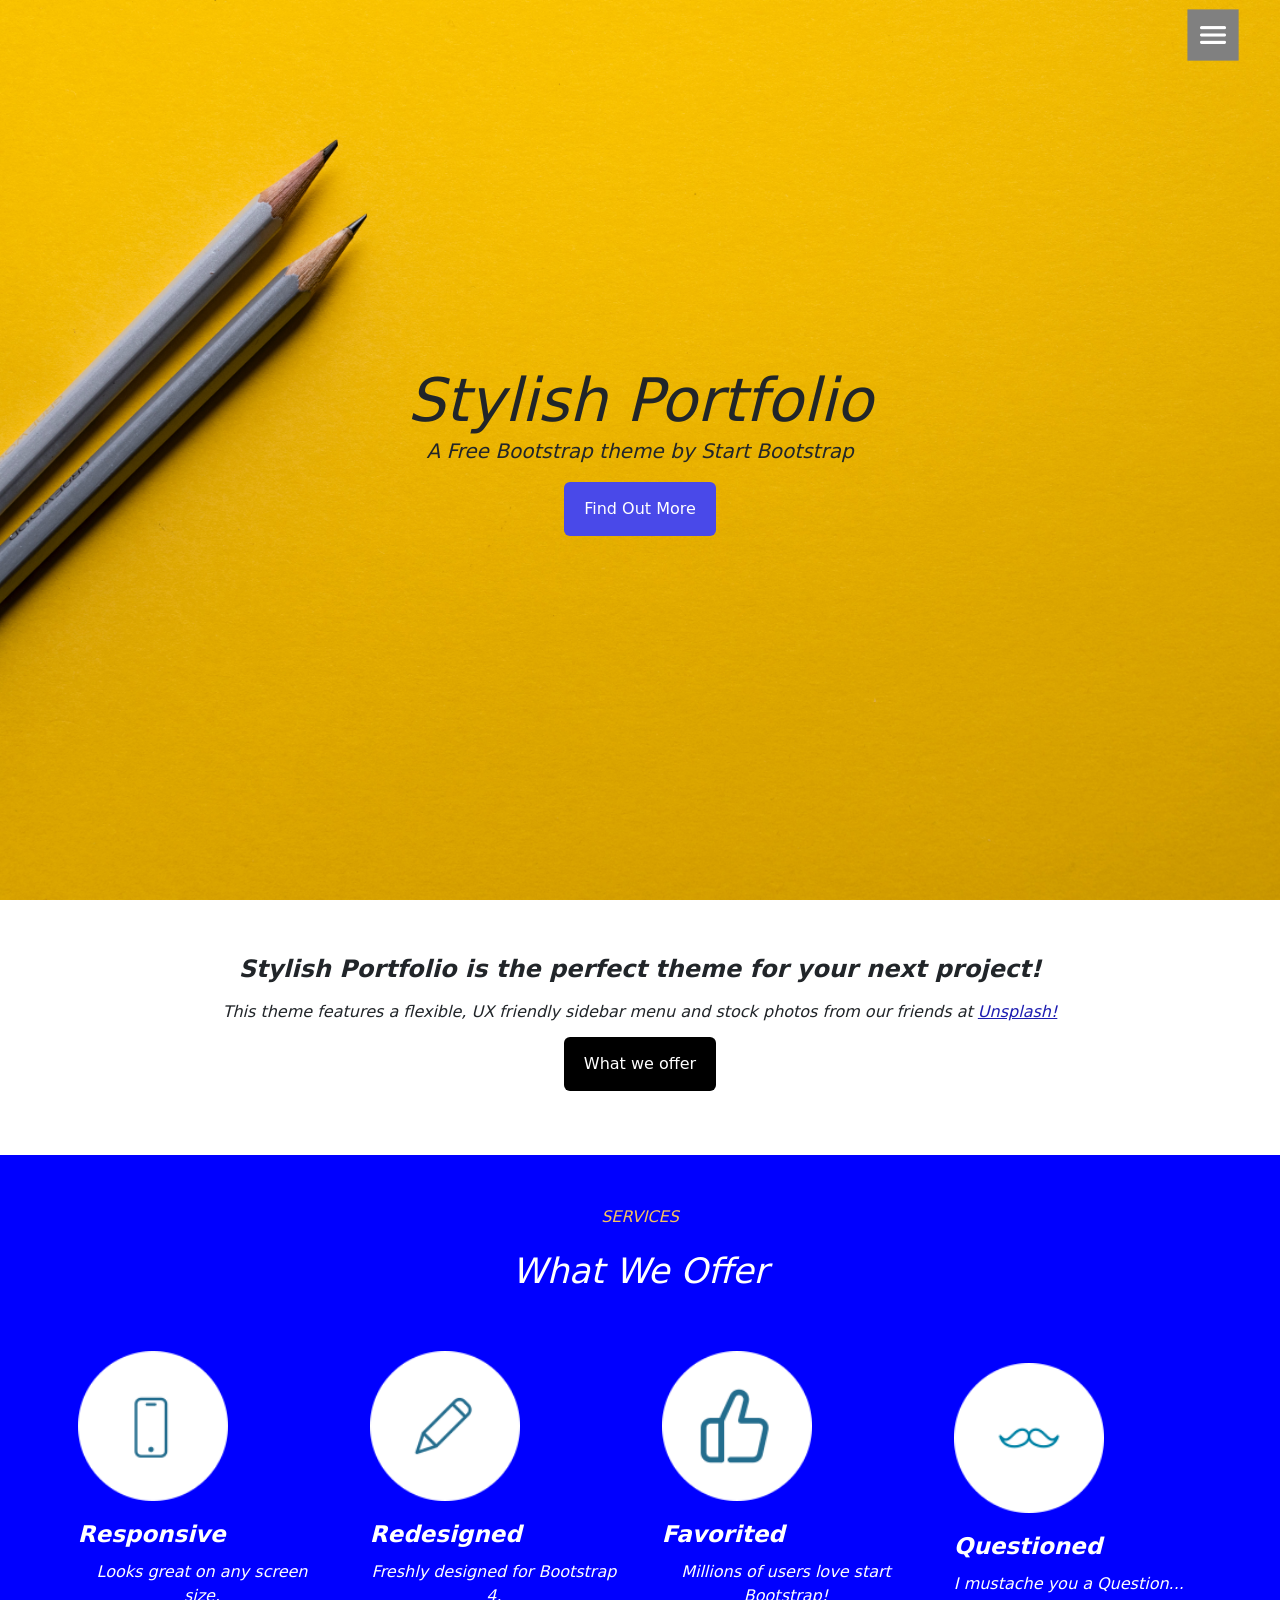
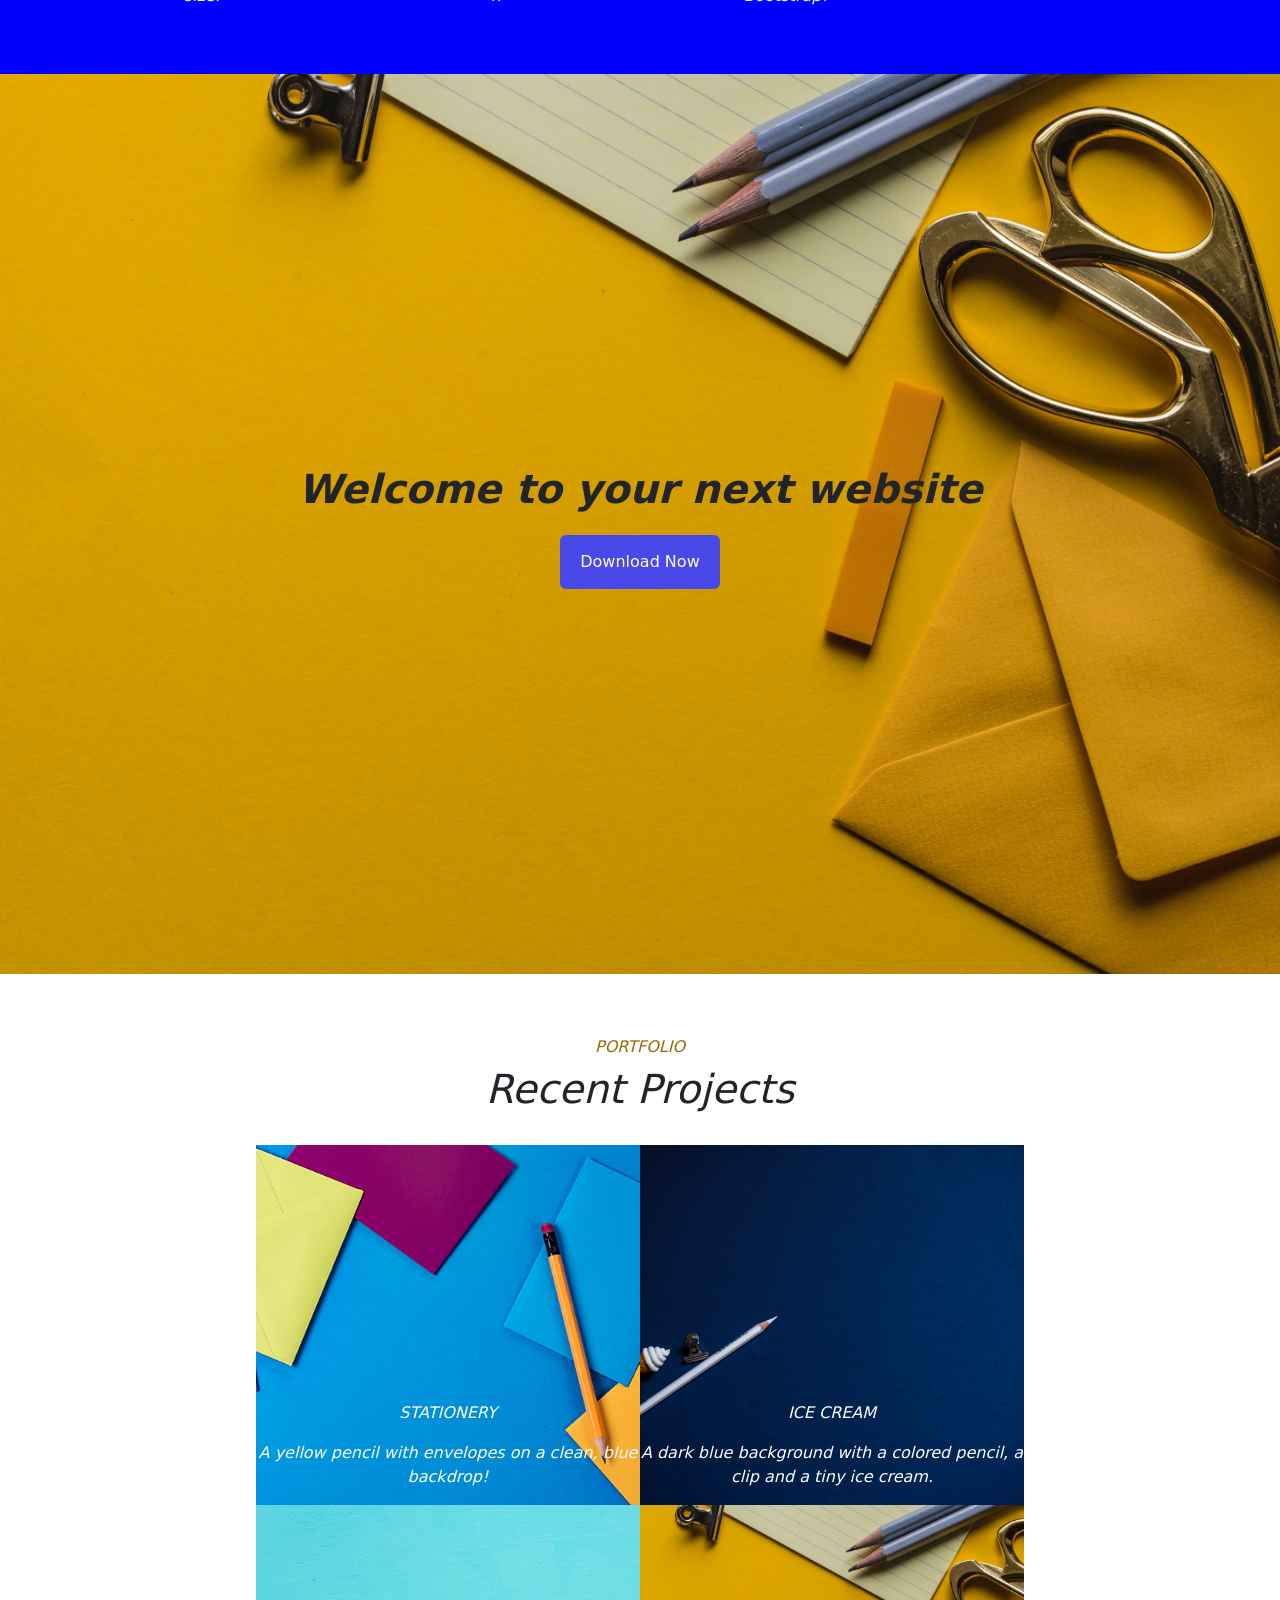
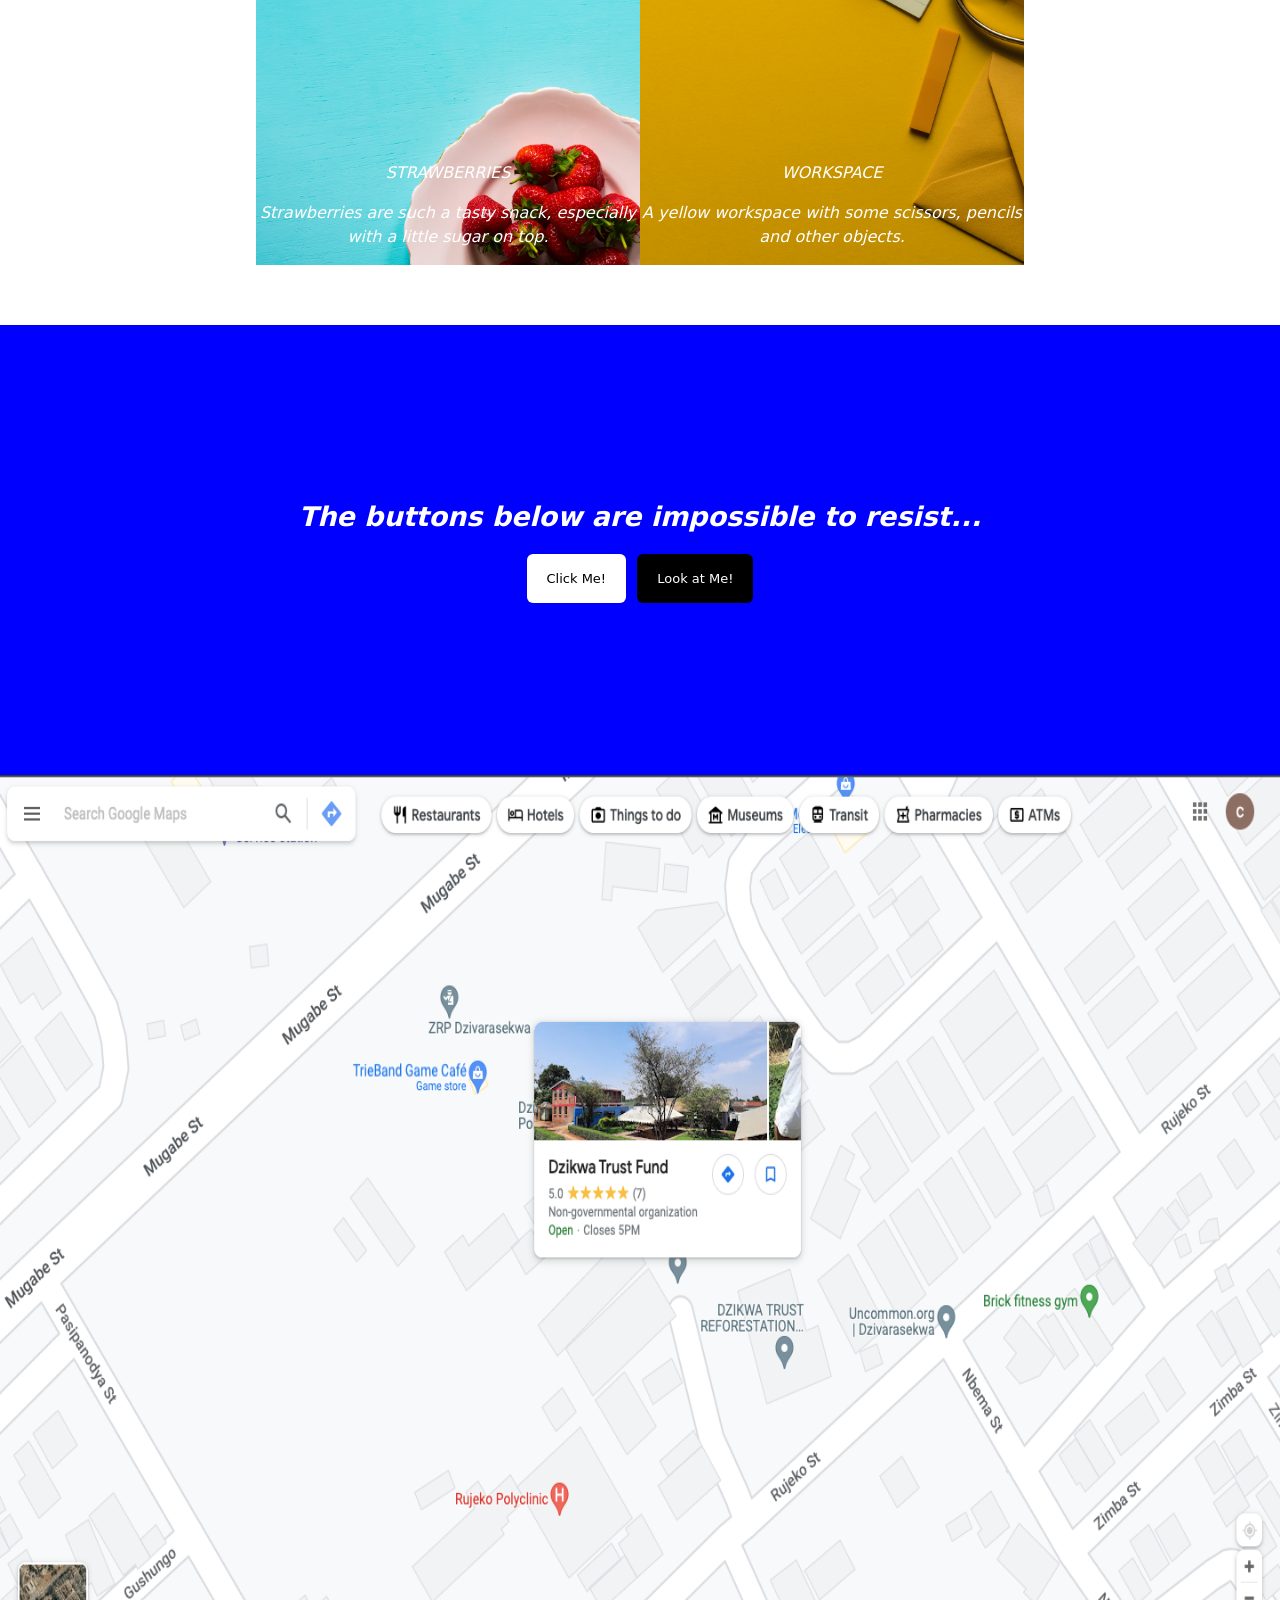
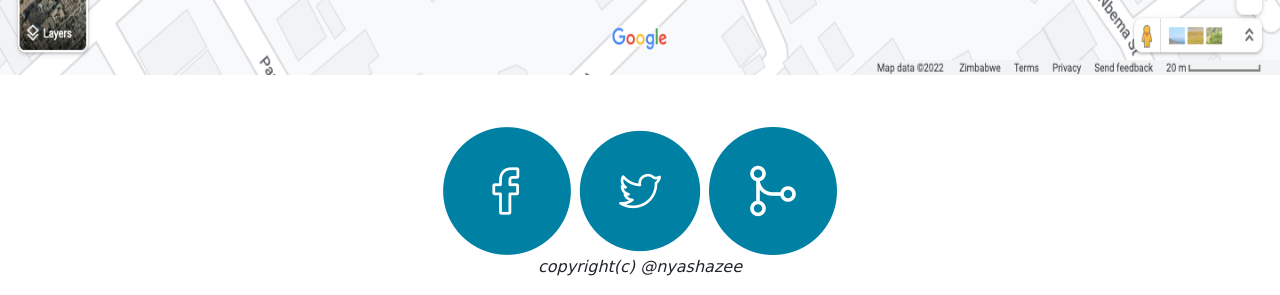
==== commit 52eb9d5e: "Updated portfolio HTML and layout sections" ====
--- a/portfolio.html
+++ b/portfolio.html
@@ -3,7 +3,7 @@
 <head>
     <meta charset="UTF-8">
     <meta name="viewport" content="width=device-width, initial-scale=1.0">
-    <title>Portfolio - Nyasha Zimbudzana</title>
+    <title>Stylish Portfolio</title>
     <link rel="stylesheet" href="bootstrap-5.3.6-dist/css/bootstrap.min.css">
     <link rel="stylesheet" href="styles/first-section.css">
     <link rel="stylesheet" href="styles/second-section.css">
--- a/styles/styles.css
+++ b/styles/styles.css
@@ -1,8 +1,6 @@
 body {
     font-style: italic;
     text-align: center;
-    margin-left: 20px;
-    margin-right: 20px;
 }
 
 /* || SMALL */
